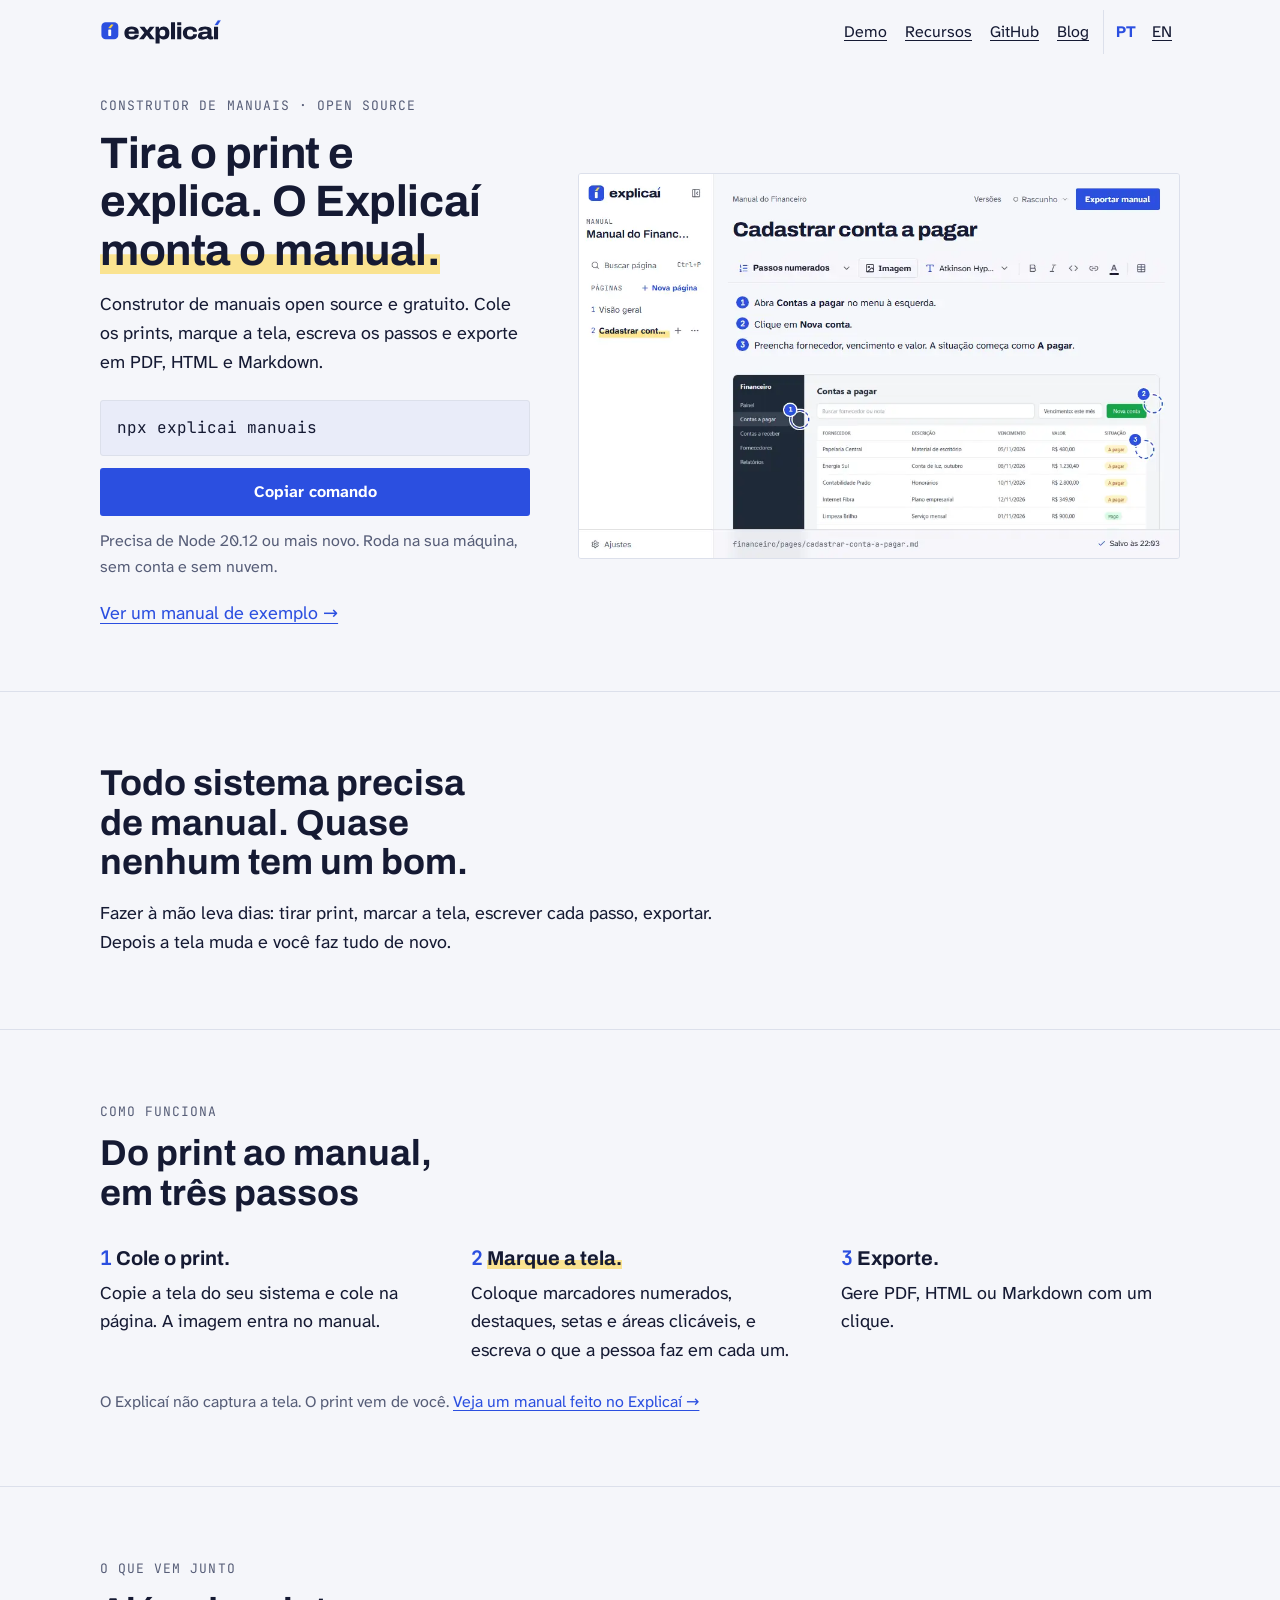
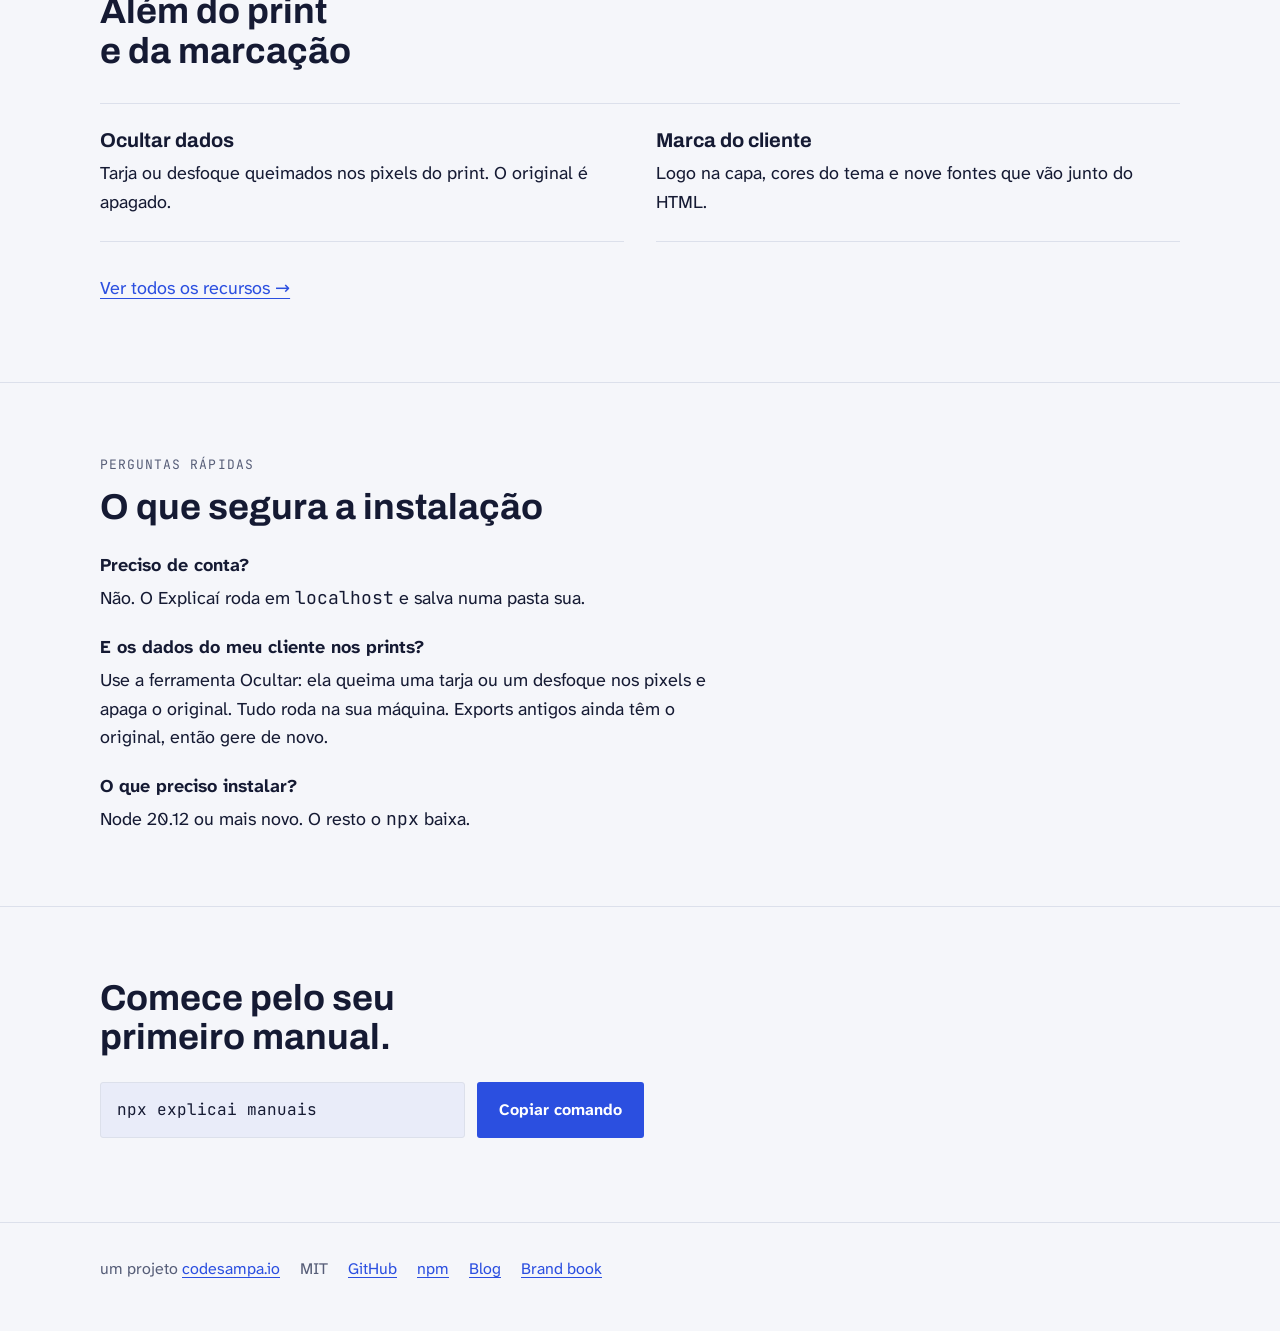
==== site/index.html @ 966b89e9 "refactor(home): tira a seção Veja pronto e leva a demo para Como funciona / drop the See it done sec" ====
<!doctype html>
<html lang="pt-BR">
<head>
<meta charset="utf-8">
<meta name="viewport" content="width=device-width,initial-scale=1">
<title>Explicaí: construtor de manuais open source</title>
<meta name="description" content="Cole os prints, marque a tela e escreva os passos. O Explicaí monta o manual em PDF, HTML e Markdown. Open source, gratuito, roda na sua máquina.">
<link rel="canonical" href="https://gabriel-codesampaio.github.io/explicai-website/">
<meta name="theme-color" content="#f5f6fa" media="(prefers-color-scheme:light)">
<meta name="theme-color" content="#0e1120" media="(prefers-color-scheme:dark)">
<link rel="icon" href="img/favicon.svg" type="image/svg+xml">
<link rel="apple-touch-icon" href="img/apple-touch-icon.png">
<link rel="alternate" hreflang="pt-BR" href="https://gabriel-codesampaio.github.io/explicai-website/">
<link rel="alternate" hreflang="en-US" href="https://gabriel-codesampaio.github.io/explicai-website/en/">
<link rel="alternate" hreflang="x-default" href="https://gabriel-codesampaio.github.io/explicai-website/">
<meta property="og:title" content="Explicaí: tira o print e explica. O Explicaí monta o manual">
<meta property="og:description" content="Construtor de manuais open source e gratuito. PDF, HTML e Markdown.">
<meta property="og:type" content="website">
<meta property="og:locale" content="pt_BR">
<meta property="og:image" content="https://gabriel-codesampaio.github.io/explicai-website/img/social-preview.png">
<meta property="og:image:alt" content="Tira o print e explica. O Explicaí monta o manual. Logotipo do Explicaí em fundo azul com três marcadores numerados.">
<meta name="twitter:card" content="summary_large_image">
<link rel="preload" href="fonts/archivo-latin-wght-normal.woff2" as="font" type="font/woff2" crossorigin>
<link rel="stylesheet" href="styles.css">
<script src="copy.js" defer></script>
</head>
<body>
<a class="skip" href="#principal">Ir para o conteúdo</a>
<header>
<div class="wrap">
<a href="./" aria-label="Explicaí, início"><picture><source srcset="img/explicai-logo-horizontal-escuro.svg" media="(prefers-color-scheme:dark)"><img src="img/explicai-logo-horizontal.svg" alt="" width="122" height="26"></picture></a>
<nav aria-label="Principal">
<a href="demo/">Demo</a>
<a href="features/">Recursos</a>
<a href="https://github.com/gabriel-codesampaio/explicai-studio">GitHub</a>
<a href="https://codesampa.io/blog">Blog</a>
<span class="lang"><a href="./" lang="pt-BR" hreflang="pt-BR" aria-current="page">PT</a><a href="en/" lang="en-US" hreflang="en-US">EN</a></span>
</nav>
</div>
</header>
<main id="principal">

<section class="hero">
<div class="wrap">
<div>
<p class="rotulo">Construtor de manuais · open source</p>
<h1>Tira o print e explica. O&nbsp;Explicaí <span class="marca">monta o&nbsp;manual.</span></h1>
<p class="lead" style="margin-top:16px">Construtor de manuais open source e gratuito. Cole os prints, marque a tela, escreva os passos e exporte em PDF, HTML e Markdown.</p>
<div class="cmd">
<code tabindex="0">npx explicai manuais</code>
<button class="btn" type="button" hidden data-copy="npx explicai manuais" data-done="Copiado" data-fail="Copie à mão">Copiar comando</button>
</div>
<p class="apoio">Precisa de Node 20.12 ou mais novo. Roda na sua máquina, sem conta e sem nuvem.</p>
<p style="margin-top:12px"><a href="demo/">Ver um manual de exemplo →</a></p>
</div>
<figure>
<picture><source srcset="img/hero-pt-dark.webp" media="(prefers-color-scheme:dark)"><img src="img/hero-pt.webp" width="1000" height="640" fetchpriority="high" alt="Studio com a página Cadastrar conta a pagar aberta: três passos numerados e, abaixo, o print da tela Contas a pagar marcado com os números 1, 2 e 3."></picture>
</figure>
</div>
</section>

<section>
<div class="wrap">
<h2>Todo sistema precisa de manual. Quase nenhum tem um bom.</h2>
<p style="margin-top:16px;max-width:40rem">Fazer à mão leva dias: tirar print, marcar a tela, escrever cada passo, exportar. Depois a tela muda e você faz tudo de novo.</p>
</div>
</section>

<section>
<div class="wrap">
<p class="rotulo">Como funciona</p>
<h2>Do print ao manual, em três passos</h2>
<ol class="passos">
<li class="passo">
<h3><span class="n">1</span> Cole o print.</h3>
<p>Copie a tela do seu sistema e cole na página. A imagem entra no manual.</p>
</li>
<li class="passo">
<h3><span class="n">2</span> <span class="marca">Marque a tela.</span></h3>
<p>Coloque marcadores numerados, destaques, setas e áreas clicáveis, e escreva o que a pessoa faz em cada um.</p>
</li>
<li class="passo">
<h3><span class="n">3</span> Exporte.</h3>
<p>Gere PDF, HTML ou Markdown com um clique.</p>
</li>
</ol>
<p class="nota apoio">O Explicaí não captura a tela. O print vem de você. <a href="demo/">Veja um manual feito no Explicaí →</a></p>
</div>
</section>

<section>
<div class="wrap">
<p class="rotulo">O que vem junto</p>
<h2>Além do print e da marcação</h2>
<ul class="junto">
<li><h3>Ocultar dados</h3><p>Tarja ou desfoque queimados nos pixels do print. O original é apagado.</p></li>
<li><h3>Marca do cliente</h3><p>Logo na capa, cores do tema e nove fontes que vão junto do HTML.</p></li>
</ul>
<p><a href="features/">Ver todos os recursos →</a></p>
</div>
</section>

<section>
<div class="wrap">
<p class="rotulo">Perguntas rápidas</p>
<h2>O que segura a instalação</h2>
<dl>
<div><dt>Preciso de conta?</dt><dd>Não. O Explicaí roda em <code>localhost</code> e salva numa pasta sua.</dd></div>
<div><dt>E os dados do meu cliente nos prints?</dt><dd>Use a ferramenta Ocultar: ela queima uma tarja ou um desfoque nos pixels e apaga o original. Tudo roda na sua máquina. Exports antigos ainda têm o original, então gere de novo.</dd></div>
<div><dt>O que preciso instalar?</dt><dd>Node 20.12 ou mais novo. O resto o <code>npx</code> baixa.</dd></div>
</dl>
</div>
</section>

<section class="final">
<div class="wrap">
<h2>Comece pelo seu primeiro manual.</h2>
<div class="cmd">
<code tabindex="0">npx explicai manuais</code>
<button class="btn" type="button" hidden data-copy="npx explicai manuais" data-done="Copiado" data-fail="Copie à mão">Copiar comando</button>
</div>
</div>
</section>
</main>
<footer>
<div class="wrap">
<span>um projeto <a href="https://codesampa.io">codesampa.io</a></span>
<span>MIT</span>
<a href="https://github.com/gabriel-codesampaio/explicai-studio">GitHub</a>
<a href="https://www.npmjs.com/package/explicai">npm</a>
<a href="https://codesampa.io/blog">Blog</a>
<a href="https://gabriel-codesampaio.github.io/explicai-brandbook/">Brand book</a>
</div>
</footer>
</body>
</html>
---- site/styles.css ----
@font-face{font-family:"Archivo";src:url(fonts/archivo-latin-wght-normal.woff2) format("woff2");font-weight:100 900;font-display:swap}
@font-face{font-family:"Atkinson Hyperlegible Next";src:url(fonts/atkinson-hyperlegible-next-latin-400-normal.woff2) format("woff2");font-weight:400;font-display:swap}
@font-face{font-family:"Atkinson Hyperlegible Next";src:url(fonts/atkinson-hyperlegible-next-latin-700-normal.woff2) format("woff2");font-weight:700;font-display:swap}
@font-face{font-family:"JetBrains Mono";src:url(fonts/jetbrains-mono-latin-wght-normal.woff2) format("woff2");font-weight:100 800;font-display:swap}
:root{--papel:#f5f6fa;--tinta:#151a33;--grafite:#575e78;--linha:#dce0eb;--cobalto:#2b4fe0;--sobre-cobalto:#fff;--marca:#ffd43b;--faixa:rgba(255,212,59,.55);color-scheme:light dark}
@media (prefers-color-scheme:dark){:root{--papel:#0e1120;--tinta:#eceef7;--grafite:#a3aac4;--linha:#2a3050;--cobalto:#8098ff;--sobre-cobalto:#0e1120;--faixa:rgba(255,212,59,.3)}}
body{margin:0;background:var(--papel);color:var(--tinta);font:400 1.125rem/1.6 "Atkinson Hyperlegible Next",system-ui,sans-serif}
*,*::before,*::after{box-sizing:border-box}
html{-webkit-text-size-adjust:100%}
h1,h2,h3{font-family:"Archivo","Arial Narrow",system-ui,sans-serif;font-weight:700;line-height:1.1;margin:0;text-wrap:balance}
h1{font-size:clamp(2rem,6vw,3.5rem);letter-spacing:-.01em}
h2{font-size:clamp(1.5rem,3.6vw,2.25rem);max-width:22ch}
h3{font-size:1.25rem;line-height:1.25}
p{margin:0}
a{color:var(--cobalto);text-underline-offset:.2em}
a:focus-visible,button:focus-visible,code:focus-visible,pre:focus-visible{outline:2px solid var(--cobalto);outline-offset:2px}
code,pre,.rotulo,.n{font-family:"JetBrains Mono",ui-monospace,Consolas,monospace}
img{max-width:100%;height:auto;display:block}
.wrap{max-width:1120px;margin:0 auto;padding:0 20px}
.skip{position:absolute;left:-999px}
.skip:focus{left:20px;top:8px;background:var(--papel);padding:8px 12px;z-index:9}
.rotulo{font-size:.8125rem;letter-spacing:.08em;text-transform:uppercase;color:var(--grafite);margin:0 0 12px}
.marca{box-shadow:inset 0 -.45em 0 var(--faixa);-webkit-box-decoration-break:clone;box-decoration-break:clone}
.apoio{color:var(--grafite);font-size:1rem}
header .wrap{display:flex;align-items:center;justify-content:space-between;gap:12px;min-height:64px}
header img{height:26px;width:auto}
header .wrap>a{display:inline-flex;align-items:center;min-height:44px}
nav{display:flex;align-items:center;gap:2px}
nav a{display:inline-flex;align-items:center;min-height:44px;padding:0 8px;color:var(--tinta);font-size:1rem}
nav a[aria-current]{color:var(--cobalto);font-weight:700;text-decoration:none}
.lang{border-left:1px solid var(--linha);margin-left:4px;padding-left:4px;display:flex}
section{border-top:1px solid var(--linha);padding:56px 0}
.hero{border-top:0;padding:32px 0 56px}
.hero .wrap{display:grid;gap:28px}
.hero h1{margin-bottom:16px}
.hero p>a{display:inline-flex;align-items:center;min-height:44px}
.hero p.lead{max-width:34rem;margin-bottom:24px}
.cmd{display:flex;flex-direction:column;gap:12px;margin-bottom:12px}
.cmd code{display:block;overflow-x:auto;white-space:nowrap;padding:14px 16px;border:1px solid var(--linha);border-radius:3px;font-size:1rem;background:color-mix(in srgb,var(--cobalto) 6%,transparent)}
.btn{display:inline-flex;align-items:center;justify-content:center;min-height:48px;padding:0 20px;border-radius:3px;font:700 1rem "Atkinson Hyperlegible Next",system-ui,sans-serif;border:2px solid var(--cobalto);background:var(--cobalto);color:var(--sobre-cobalto);cursor:pointer;text-decoration:none}
.cmd .btn{width:100%}
.btn.contorno{background:transparent;color:var(--cobalto)}
.hero figure,.passo figure{margin:0}
.hero img{border:1px solid var(--linha);border-radius:3px}
.cols{display:grid;gap:28px;margin-top:32px}
.cols p{max-width:36rem}
.cols b{display:block;font-family:"Archivo",system-ui,sans-serif;font-size:1.25rem;margin-bottom:4px}
.passos{list-style:none;margin:32px 0 0;padding:0;display:grid;gap:32px}
.passo img{border:1px solid var(--linha);border-radius:3px;margin-top:16px}
.n{color:var(--cobalto);font-weight:700}
.passo h3{margin-bottom:8px}
.nota{margin-top:24px}
pre{margin:0;overflow-x:auto;padding:16px;border:1px solid var(--linha);border-radius:3px;font-size:.875rem;line-height:1.5;background:color-mix(in srgb,var(--cobalto) 6%,transparent)}
.dois{display:grid;gap:28px}
dl{margin:24px 0 0;display:grid;gap:20px;max-width:40rem}
dt{font-weight:700}
dd{margin:4px 0 0}
.links{display:flex;flex-wrap:wrap;gap:4px 20px;margin-top:20px}
.links a{display:inline-flex;align-items:center;min-height:44px}
.final{text-align:left}
.final .cmd{max-width:34rem;margin-top:24px}
footer{border-top:1px solid var(--linha);padding:24px 0 40px;color:var(--grafite);font-size:1rem}
footer .wrap{display:flex;flex-wrap:wrap;gap:4px 20px;align-items:center}
footer a{display:inline-flex;align-items:center;min-height:44px}
@media (min-width:960px){
.hero .wrap{grid-template-columns:5fr 7fr;align-items:center;gap:48px}
.final .cmd{flex-direction:row;align-items:stretch}
.final .cmd code{flex:1}
.final .cmd .btn{width:auto}
.cols{grid-template-columns:repeat(3,1fr)}
.passos{grid-template-columns:repeat(3,1fr)}
.dois{grid-template-columns:1fr 1fr;align-items:start}
section{padding:72px 0}
}
@media (prefers-reduced-motion:reduce){*{scroll-behavior:auto!important}}
@media (prefers-color-scheme:dark){.marca{box-shadow:inset 0 -.14em 0 var(--marca)}}
.hero h1 .marca{white-space:nowrap}
@media (min-width:960px){.hero h1{font-size:2.75rem}}
.hero h1 .marca:lang(en){white-space:normal}
/* seção "O que vem junto" e página de recursos */
.junto{list-style:none;margin:32px 0 0;padding:0;display:grid;gap:0;border-top:1px solid var(--linha)}
.junto li{padding:20px 0;border-bottom:1px solid var(--linha)}
.junto h3{margin-bottom:6px}
.junto p{max-width:32rem}
.junto+p{margin-top:24px}
.junto+p a{display:inline-flex;align-items:center;min-height:44px}
.rec-topo{border-top:0;padding:40px 0 48px}
.rec-topo h1{max-width:18ch;margin-bottom:16px}
.rec-topo .lead{max-width:38rem}
.indice{list-style:none;margin:32px 0 0;padding:0;display:grid;grid-template-columns:1fr 1fr;gap:0 20px;counter-reset:i;max-width:44rem}
.indice li{counter-increment:i;border-top:1px solid var(--linha)}
.indice a{display:flex;gap:10px;align-items:center;min-height:44px;color:var(--tinta);font-size:1rem;text-decoration:none}
.indice a::before{content:counter(i,decimal-leading-zero);font:700 .8125rem "JetBrains Mono",ui-monospace,Consolas,monospace;color:var(--cobalto)}
.indice a:hover{text-decoration:underline}
.rec .wrap{display:grid;gap:28px}
.rec .num{display:block;font:800 clamp(3rem,9vw,5.5rem)/.9 "Archivo","Arial Narrow",system-ui,sans-serif;color:var(--cobalto);margin-bottom:12px;letter-spacing:-.02em}
.rec h2{max-width:20ch;margin-bottom:16px}
.rec .txt>p{max-width:34rem}
.rec figure{margin:0}
.rec figure img{border:1px solid var(--linha);border-radius:3px;width:100%}
.rec figcaption{margin-top:10px;color:var(--grafite);font-size:1rem}
.det{list-style:none;margin:20px 0 0;padding:0;max-width:34rem}
.det li{padding:12px 0;border-top:1px solid var(--linha)}
.det b{font-family:"Archivo",system-ui,sans-serif}
.rec pre{margin-top:20px}
.fmts{display:grid;gap:12px;margin-top:20px;max-width:34rem}
.fmts div{display:flex;align-items:baseline;gap:14px;padding:12px 16px;border:1px solid var(--linha);border-radius:3px}
.fmts code{font-weight:700;color:var(--cobalto);min-width:3.5rem}
.rec.alt{background:color-mix(in srgb,var(--cobalto) 4%,transparent)}
.rec-final .cmd{max-width:34rem;margin-top:24px}
.rec-final h2{max-width:24ch}
@media (min-width:960px){
.junto{grid-template-columns:repeat(2,1fr);column-gap:32px}
.junto li{padding:24px 0}
.indice{grid-template-columns:repeat(4,1fr)}
.rec .wrap{grid-template-columns:5fr 7fr;gap:56px;align-items:center}
.rec.inv .wrap{grid-template-columns:7fr 5fr}
.rec.inv .txt{order:2}
.rec .wrap.so-texto{align-items:start}
}
.side .det,.side pre{margin-top:0}
@media (max-width:599px){header .wrap{flex-wrap:wrap;gap:0 12px}header nav{width:100%;justify-content:space-between;margin:0 -8px;width:calc(100% + 16px)}header .lang{margin-left:0}}
.rec .wrap>*{min-width:0}
.rotulo a{color:inherit}
.indice a{padding:6px 0}
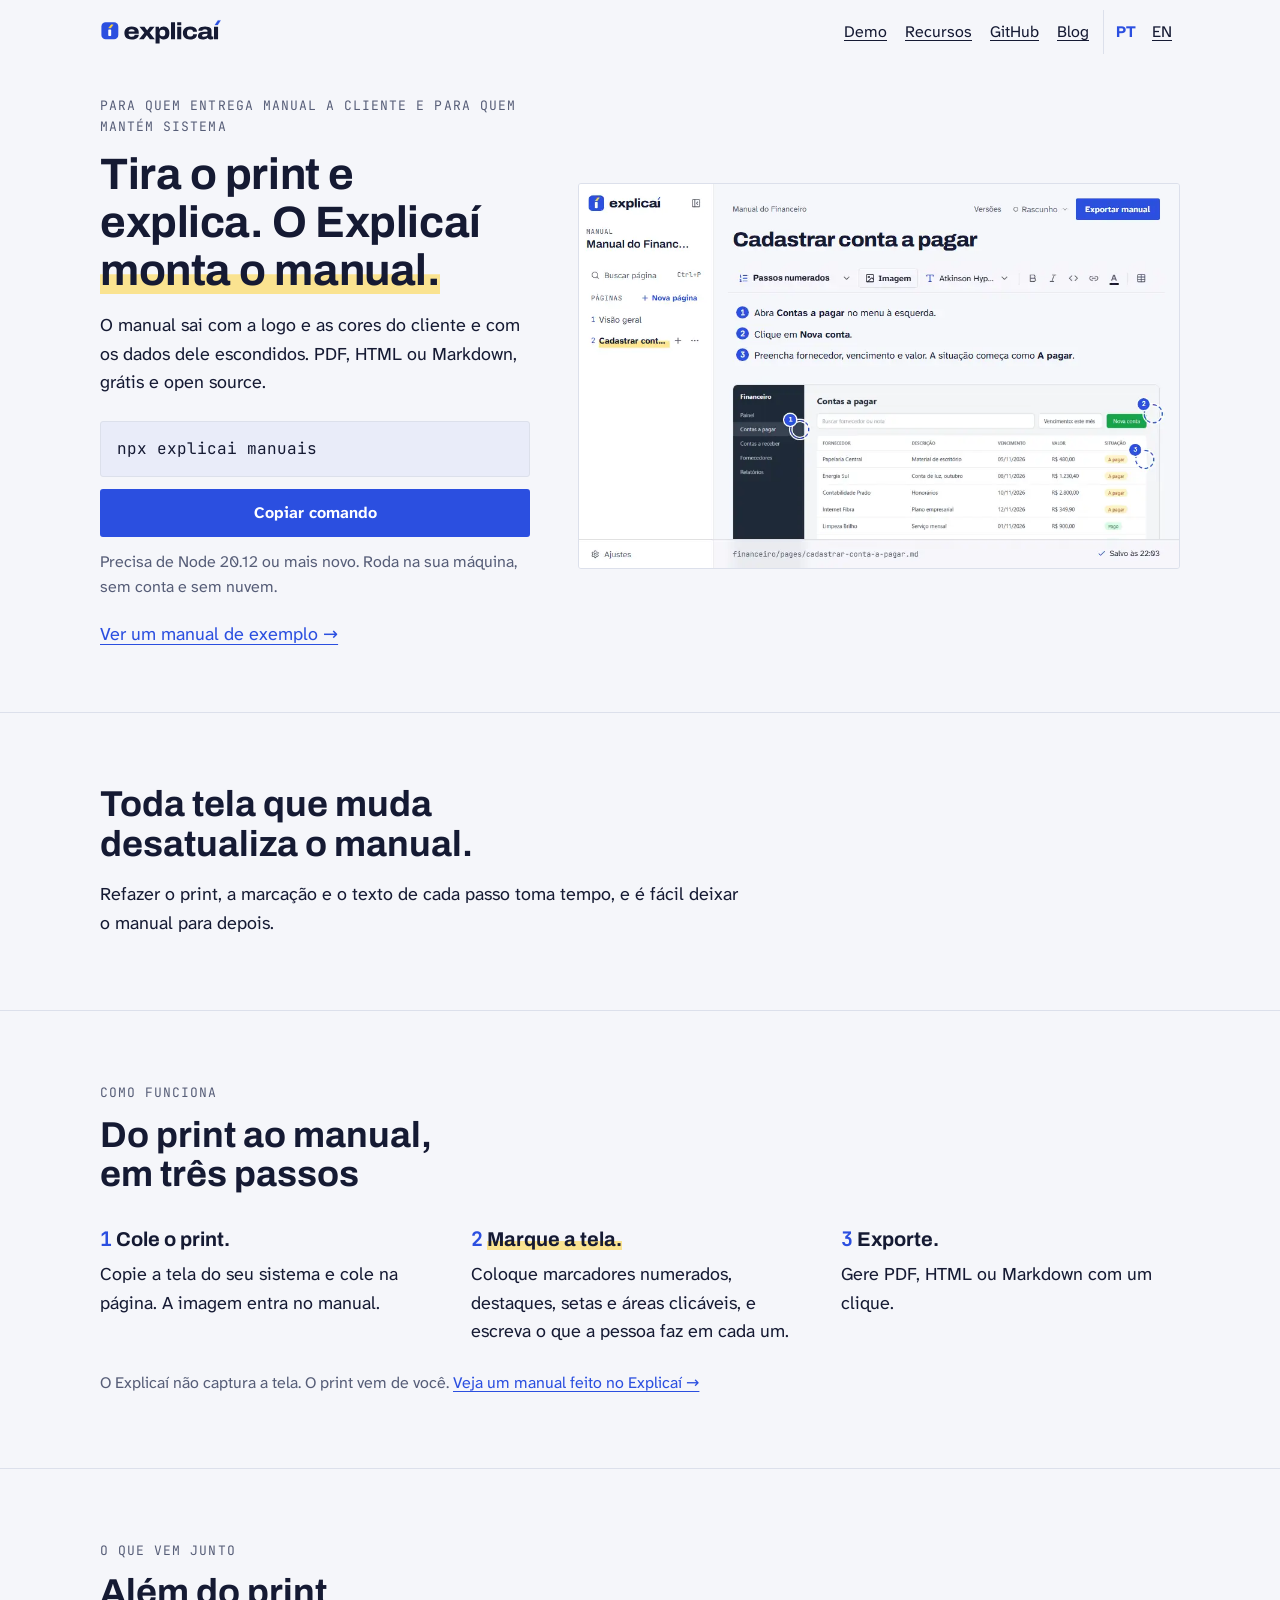
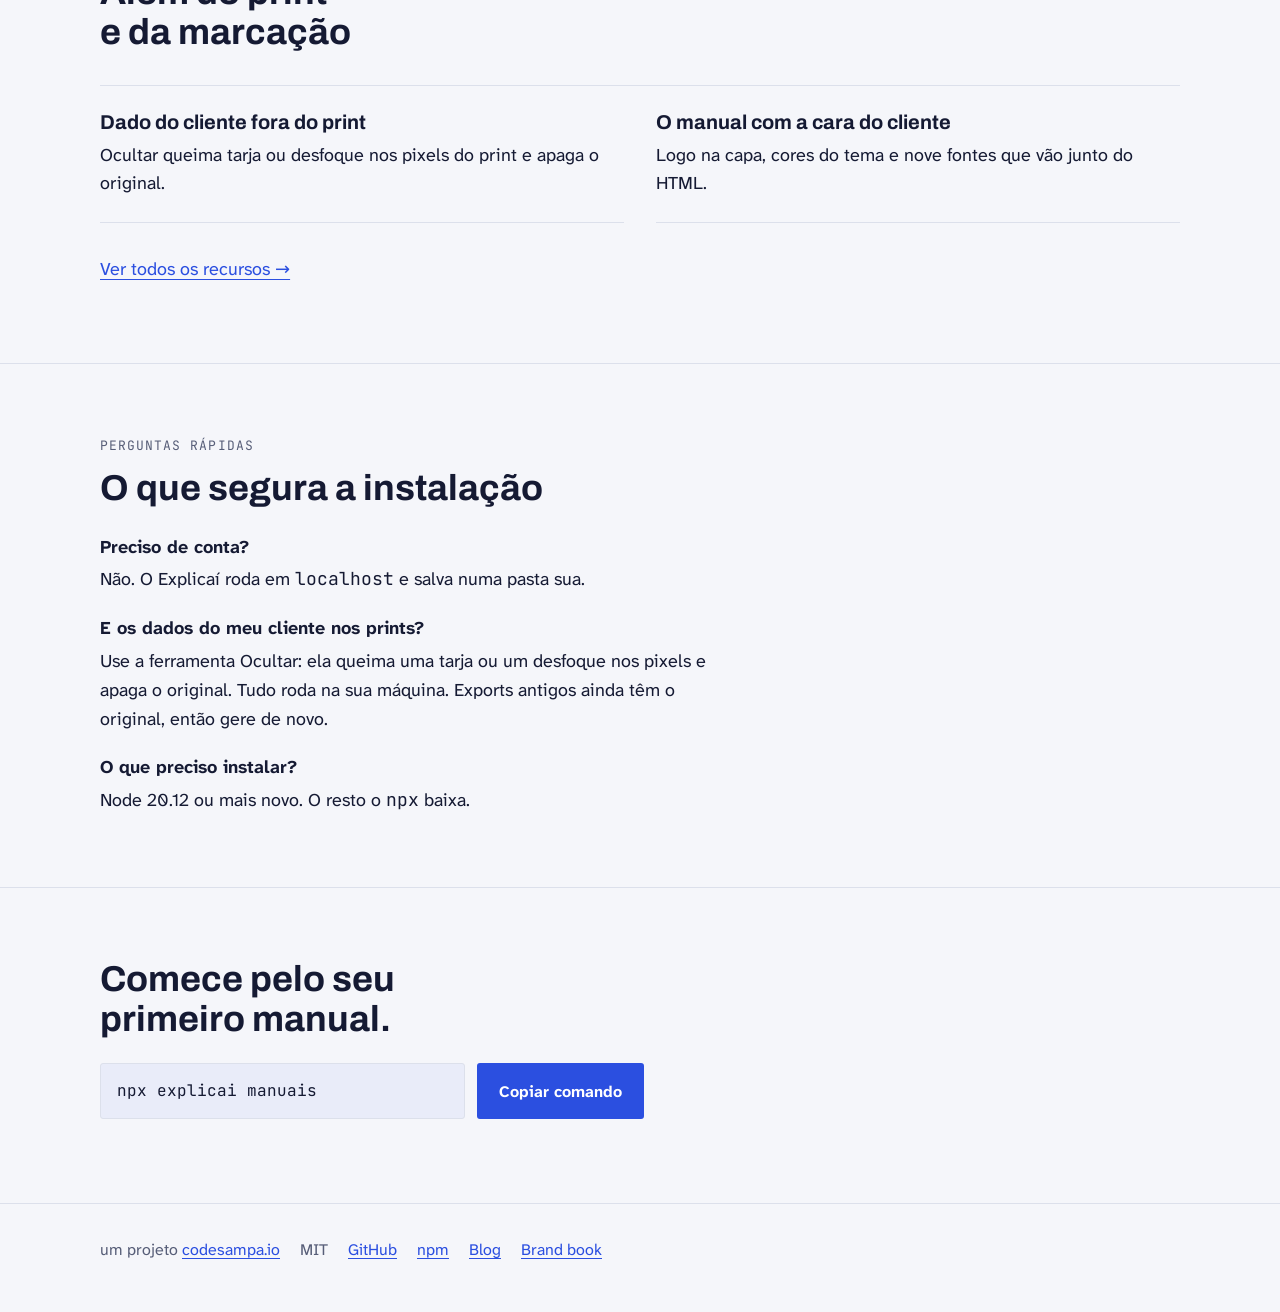
==== commit ecb1c321: "feat(home): diz para quem é e tira as afirmações sem prova / say who it is for, drop the unproven cl" ====
--- a/site/index.html
+++ b/site/index.html
@@ -43,9 +43,9 @@
 <section class="hero">
 <div class="wrap">
 <div>
-<p class="rotulo">Construtor de manuais · open source</p>
+<p class="rotulo">Para quem entrega manual a cliente e para quem mantém sistema</p>
 <h1>Tira o print e explica. O&nbsp;Explicaí <span class="marca">monta o&nbsp;manual.</span></h1>
-<p class="lead" style="margin-top:16px">Construtor de manuais open source e gratuito. Cole os prints, marque a tela, escreva os passos e exporte em PDF, HTML e Markdown.</p>
+<p class="lead" style="margin-top:16px">O manual sai com a logo e as cores do cliente e com os dados dele escondidos. PDF, HTML ou Markdown, grátis e open source.</p>
 <div class="cmd">
 <code tabindex="0">npx explicai manuais</code>
 <button class="btn" type="button" hidden data-copy="npx explicai manuais" data-done="Copiado" data-fail="Copie à mão">Copiar comando</button>
@@ -61,8 +61,8 @@
 
 <section>
 <div class="wrap">
-<h2>Todo sistema precisa de manual. Quase nenhum tem um bom.</h2>
-<p style="margin-top:16px;max-width:40rem">Fazer à mão leva dias: tirar print, marcar a tela, escrever cada passo, exportar. Depois a tela muda e você faz tudo de novo.</p>
+<h2>Toda tela que muda desatualiza o manual.</h2>
+<p style="margin-top:16px;max-width:40rem">Refazer o print, a marcação e o texto de cada passo toma tempo, e é fácil deixar o manual para depois.</p>
 </div>
 </section>
 
@@ -93,8 +93,8 @@
 <p class="rotulo">O que vem junto</p>
 <h2>Além do print e da marcação</h2>
 <ul class="junto">
-<li><h3>Ocultar dados</h3><p>Tarja ou desfoque queimados nos pixels do print. O original é apagado.</p></li>
-<li><h3>Marca do cliente</h3><p>Logo na capa, cores do tema e nove fontes que vão junto do HTML.</p></li>
+<li><h3>Dado do cliente fora do print</h3><p>Ocultar queima tarja ou desfoque nos pixels do print e apaga o original.</p></li>
+<li><h3>O manual com a cara do cliente</h3><p>Logo na capa, cores do tema e nove fontes que vão junto do HTML.</p></li>
 </ul>
 <p><a href="features/">Ver todos os recursos →</a></p>
 </div>
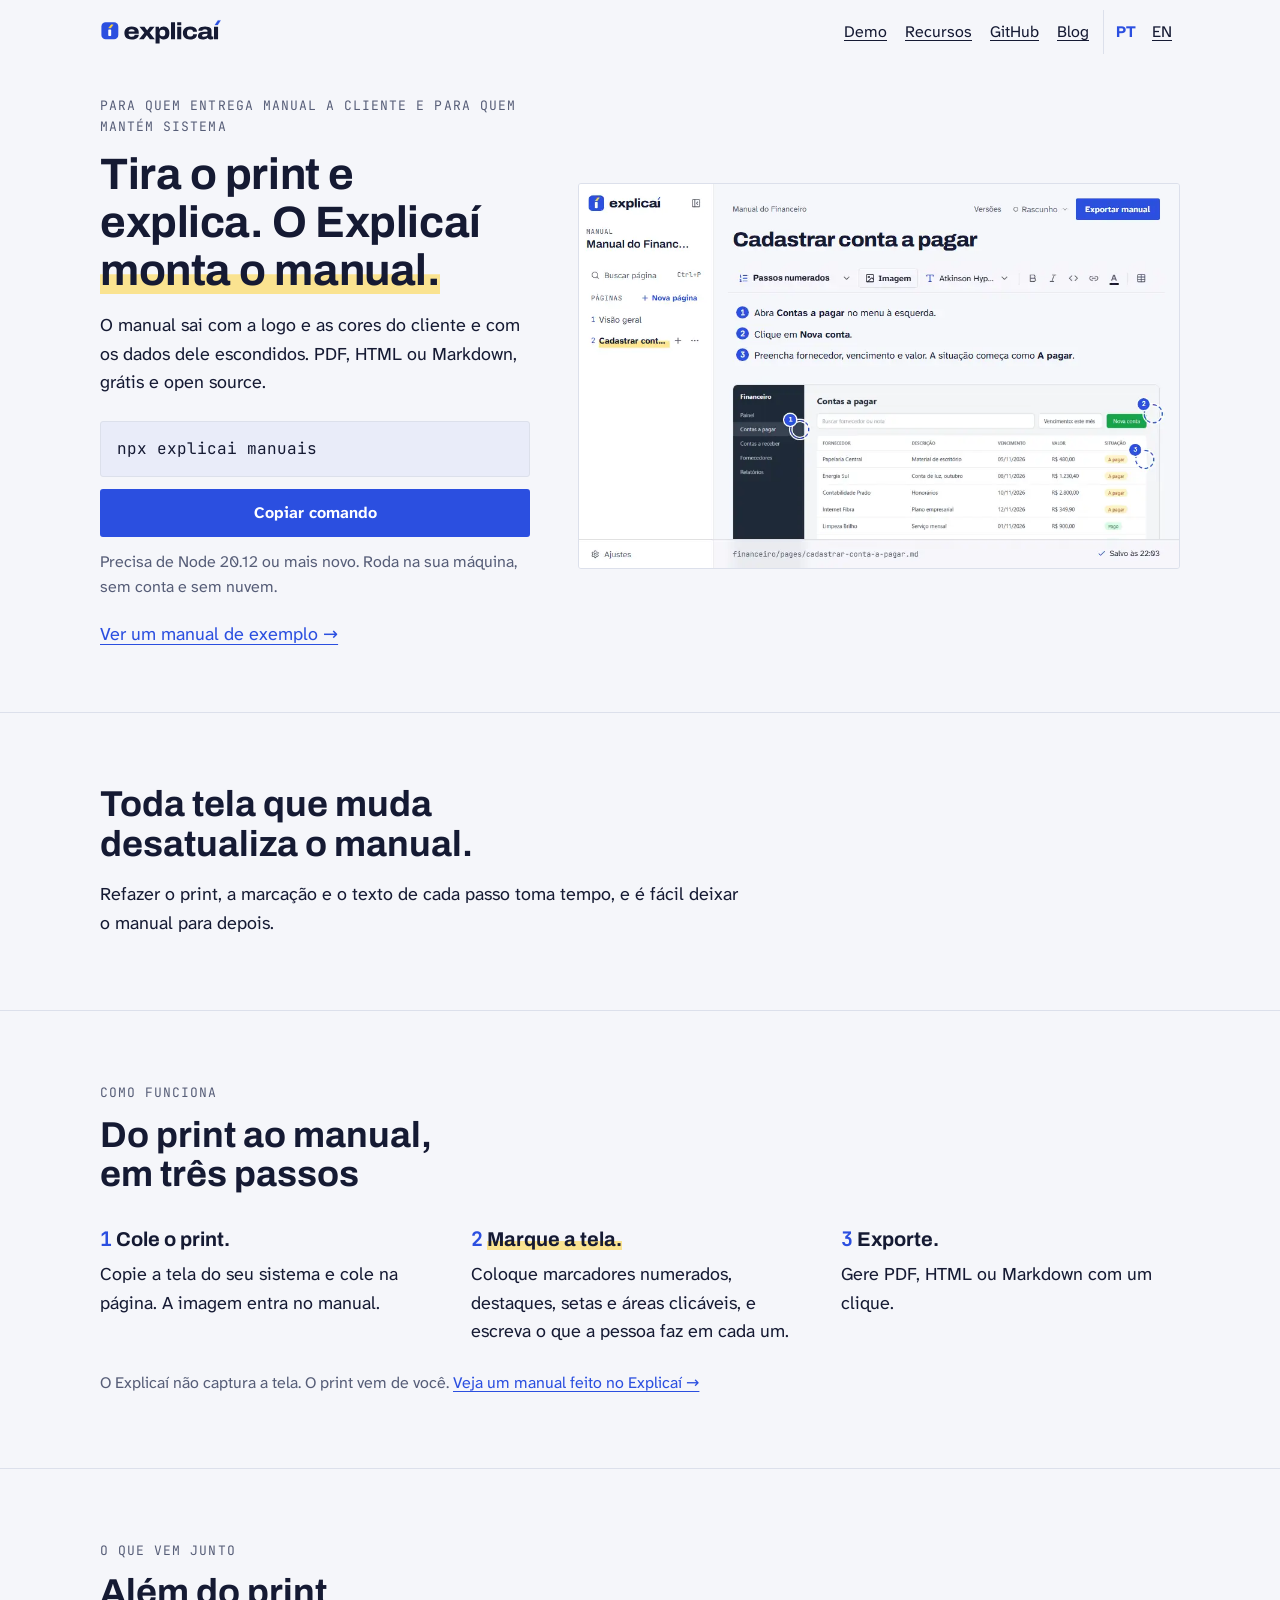
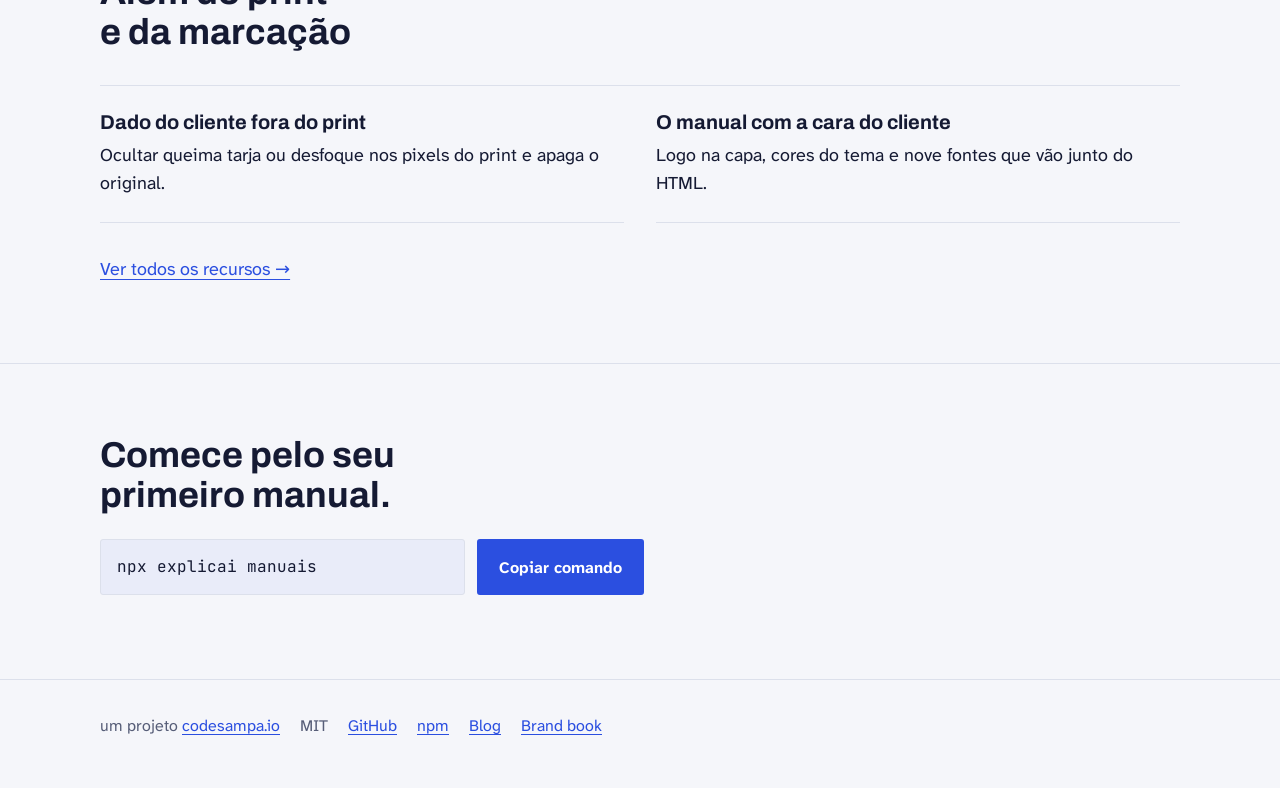
==== commit 90525e6d: "refactor(home): remove a secao de perguntas rapidas / remove the quick questions section Co-Authored" ====
--- a/site/index.html
+++ b/site/index.html
@@ -4,7 +4,7 @@
 <meta charset="utf-8">
 <meta name="viewport" content="width=device-width,initial-scale=1">
 <title>Explicaí: construtor de manuais open source</title>
-<meta name="description" content="Cole os prints, marque a tela e escreva os passos. O Explicaí monta o manual em PDF, HTML e Markdown. Open source, gratuito, roda na sua máquina.">
+<meta name="description" content="Manual de sistema com prints marcados, dados do cliente escondidos e a marca dele na capa. Sai em PDF, HTML e Markdown. Open source, gratuito, roda na sua máquina.">
 <link rel="canonical" href="https://gabriel-codesampaio.github.io/explicai-website/">
 <meta name="theme-color" content="#f5f6fa" media="(prefers-color-scheme:light)">
 <meta name="theme-color" content="#0e1120" media="(prefers-color-scheme:dark)">
@@ -100,18 +100,6 @@
 </div>
 </section>
 
-<section>
-<div class="wrap">
-<p class="rotulo">Perguntas rápidas</p>
-<h2>O que segura a instalação</h2>
-<dl>
-<div><dt>Preciso de conta?</dt><dd>Não. O Explicaí roda em <code>localhost</code> e salva numa pasta sua.</dd></div>
-<div><dt>E os dados do meu cliente nos prints?</dt><dd>Use a ferramenta Ocultar: ela queima uma tarja ou um desfoque nos pixels e apaga o original. Tudo roda na sua máquina. Exports antigos ainda têm o original, então gere de novo.</dd></div>
-<div><dt>O que preciso instalar?</dt><dd>Node 20.12 ou mais novo. O resto o <code>npx</code> baixa.</dd></div>
-</dl>
-</div>
-</section>
-
 <section class="final">
 <div class="wrap">
 <h2>Comece pelo seu primeiro manual.</h2>
--- a/site/styles.css
+++ b/site/styles.css
@@ -52,9 +52,6 @@
 .nota{margin-top:24px}
 pre{margin:0;overflow-x:auto;padding:16px;border:1px solid var(--linha);border-radius:3px;font-size:.875rem;line-height:1.5;background:color-mix(in srgb,var(--cobalto) 6%,transparent)}
 .dois{display:grid;gap:28px}
-dl{margin:24px 0 0;display:grid;gap:20px;max-width:40rem}
-dt{font-weight:700}
-dd{margin:4px 0 0}
 .links{display:flex;flex-wrap:wrap;gap:4px 20px;margin-top:20px}
 .links a{display:inline-flex;align-items:center;min-height:44px}
 .final{text-align:left}
@@ -123,3 +120,9 @@
 .rec .wrap>*{min-width:0}
 .rotulo a{color:inherit}
 .indice a{padding:6px 0}
+/* faixa "E mais" de Recursos */
+.mais-grade{display:grid;gap:0 40px;margin-top:8px}
+.mais article{padding:16px 0 20px;border-top:1px solid var(--linha);scroll-margin-top:16px}
+.mais h3{margin-bottom:6px}
+.mais p{max-width:34rem}
+@media (min-width:960px){.mais-grade{grid-template-columns:1fr 1fr}}
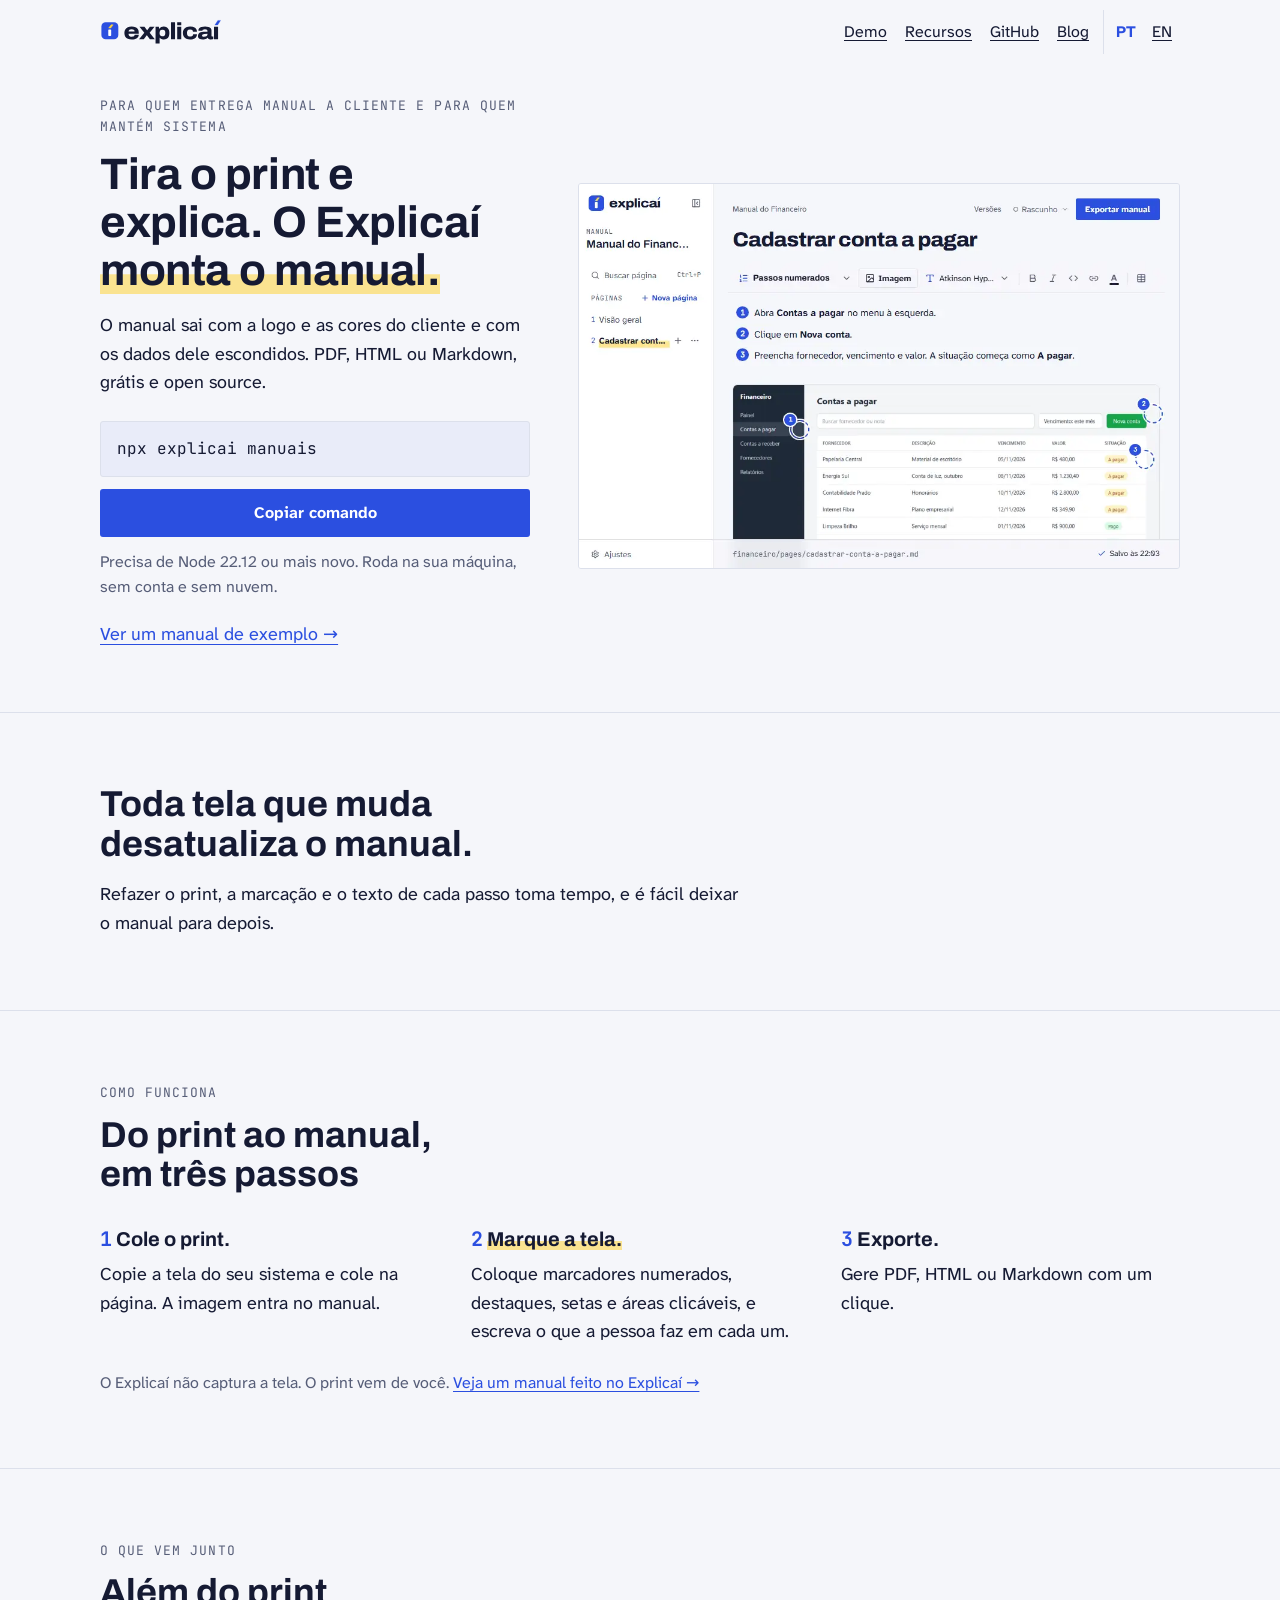
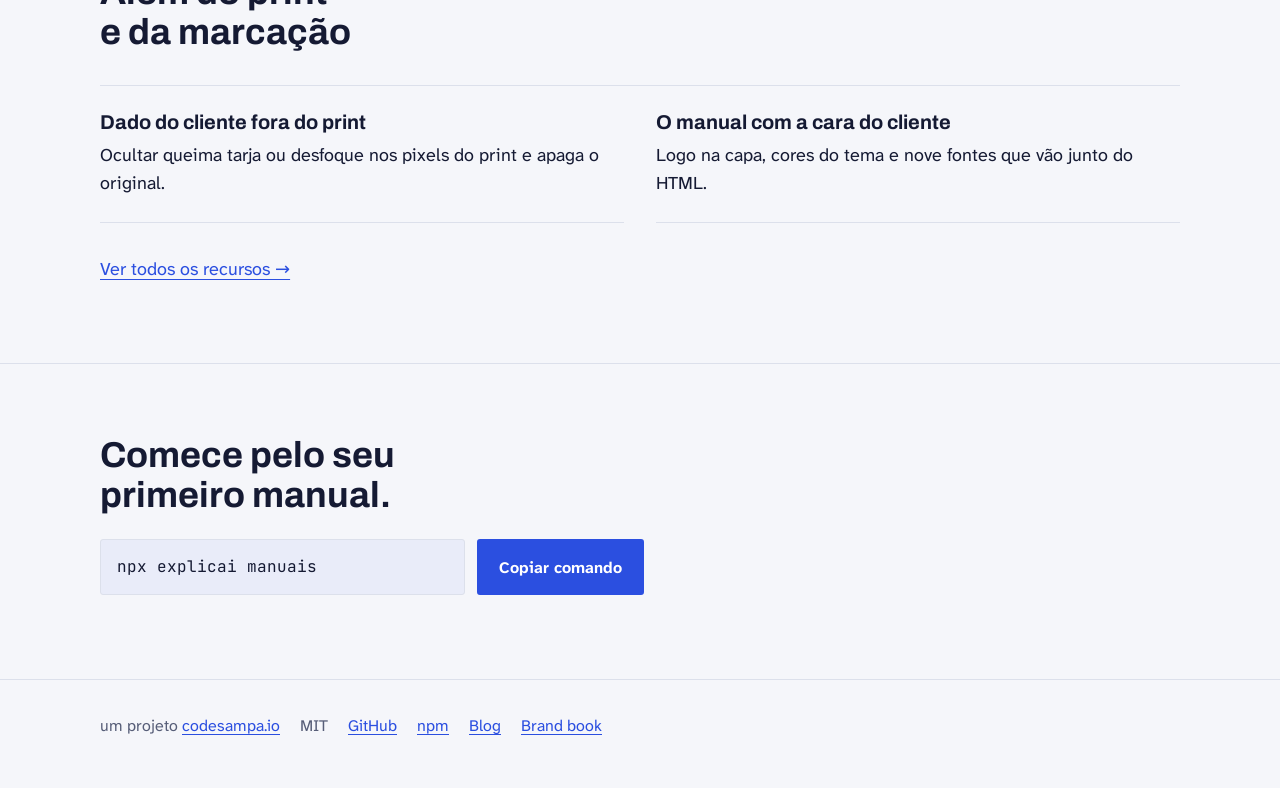
==== commit 6bb571eb: "fix(site): Node 22.12, aparência fora da exportação e públicos / Node 22.12, appearance outside expo" ====
--- a/site/index.html
+++ b/site/index.html
@@ -50,7 +50,7 @@
 <code tabindex="0">npx explicai manuais</code>
 <button class="btn" type="button" hidden data-copy="npx explicai manuais" data-done="Copiado" data-fail="Copie à mão">Copiar comando</button>
 </div>
-<p class="apoio">Precisa de Node 20.12 ou mais novo. Roda na sua máquina, sem conta e sem nuvem.</p>
+<p class="apoio">Precisa de Node 22.12 ou mais novo. Roda na sua máquina, sem conta e sem nuvem.</p>
 <p style="margin-top:12px"><a href="demo/">Ver um manual de exemplo →</a></p>
 </div>
 <figure>
--- a/site/styles.css
+++ b/site/styles.css
@@ -3,7 +3,7 @@
 @font-face{font-family:"Atkinson Hyperlegible Next";src:url(fonts/atkinson-hyperlegible-next-latin-700-normal.woff2) format("woff2");font-weight:700;font-display:swap}
 @font-face{font-family:"JetBrains Mono";src:url(fonts/jetbrains-mono-latin-wght-normal.woff2) format("woff2");font-weight:100 800;font-display:swap}
 :root{--papel:#f5f6fa;--tinta:#151a33;--grafite:#575e78;--linha:#dce0eb;--cobalto:#2b4fe0;--sobre-cobalto:#fff;--marca:#ffd43b;--faixa:rgba(255,212,59,.55);color-scheme:light dark}
-@media (prefers-color-scheme:dark){:root{--papel:#0e1120;--tinta:#eceef7;--grafite:#a3aac4;--linha:#2a3050;--cobalto:#8098ff;--sobre-cobalto:#0e1120;--faixa:rgba(255,212,59,.3)}}
+@media (prefers-color-scheme:dark){:root{--papel:#0e1120;--tinta:#eceef7;--grafite:#a3aac4;--linha:#2a3050;--cobalto:#7088ff;--sobre-cobalto:#0e1120;--faixa:rgba(255,212,59,.3)}}
 body{margin:0;background:var(--papel);color:var(--tinta);font:400 1.125rem/1.6 "Atkinson Hyperlegible Next",system-ui,sans-serif}
 *,*::before,*::after{box-sizing:border-box}
 html{-webkit-text-size-adjust:100%}
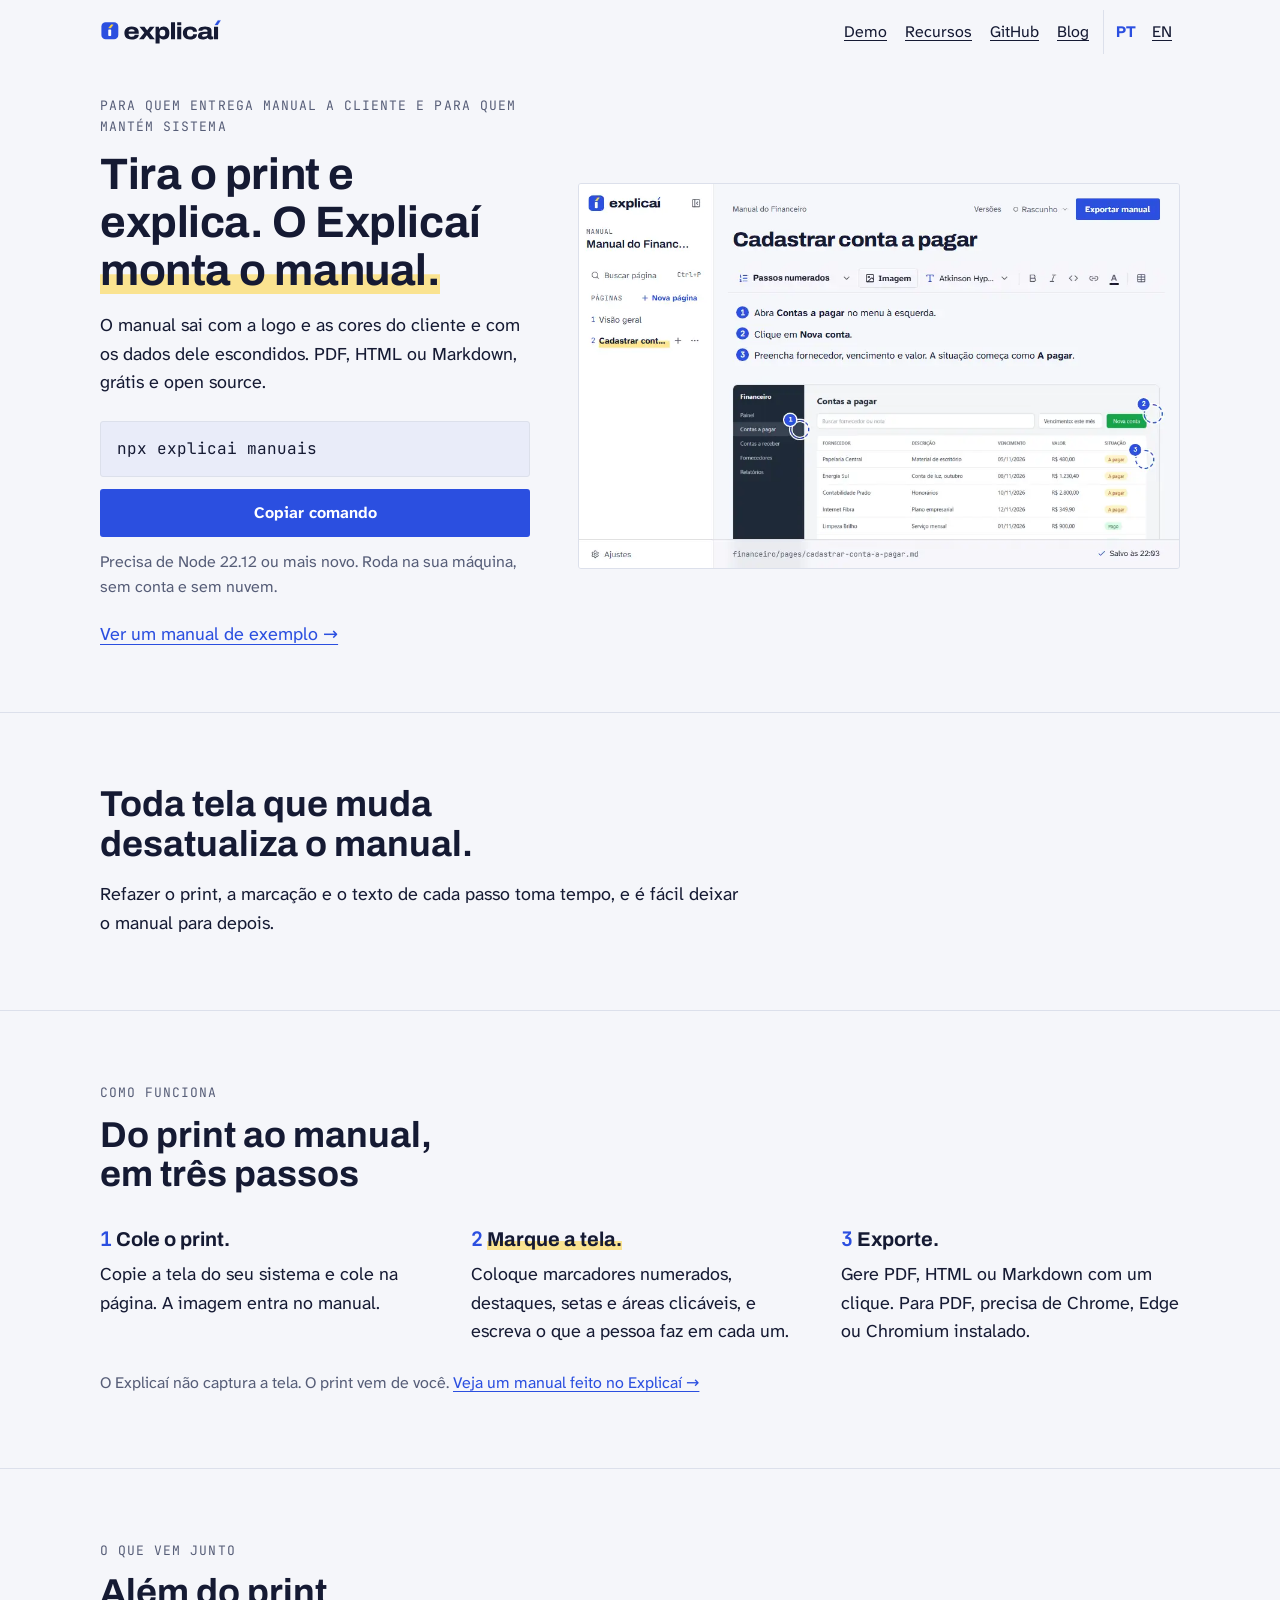
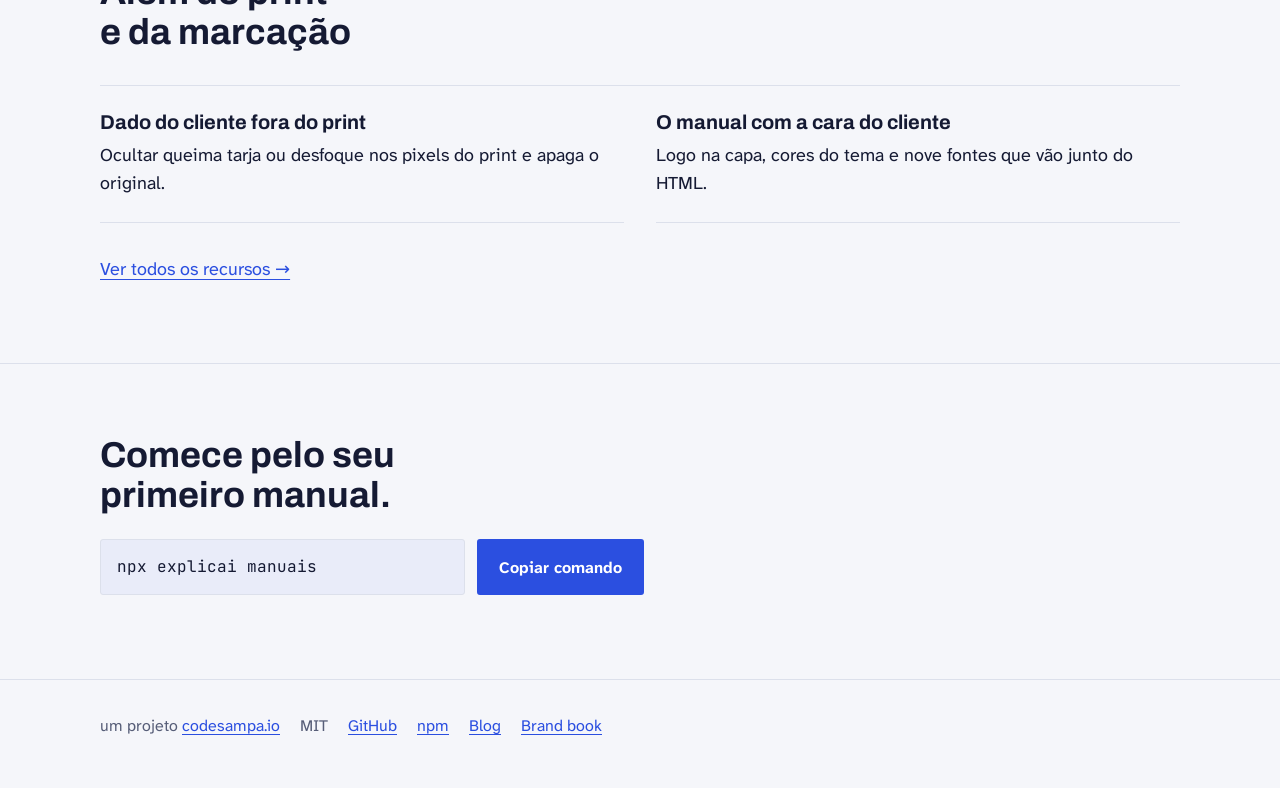
==== commit 9d4d7f0d: "docs(site): avisar que o PDF precisa de Chrome, Edge ou Chromium Co-Authored-By: Claude Sonnet 5.5 <" ====
--- a/site/index.html
+++ b/site/index.html
@@ -81,7 +81,7 @@
 </li>
 <li class="passo">
 <h3><span class="n">3</span> Exporte.</h3>
-<p>Gere PDF, HTML ou Markdown com um clique.</p>
+<p>Gere PDF, HTML ou Markdown com um clique. Para PDF, precisa de Chrome, Edge ou Chromium instalado.</p>
 </li>
 </ol>
 <p class="nota apoio">O Explicaí não captura a tela. O print vem de você. <a href="demo/">Veja um manual feito no Explicaí →</a></p>
